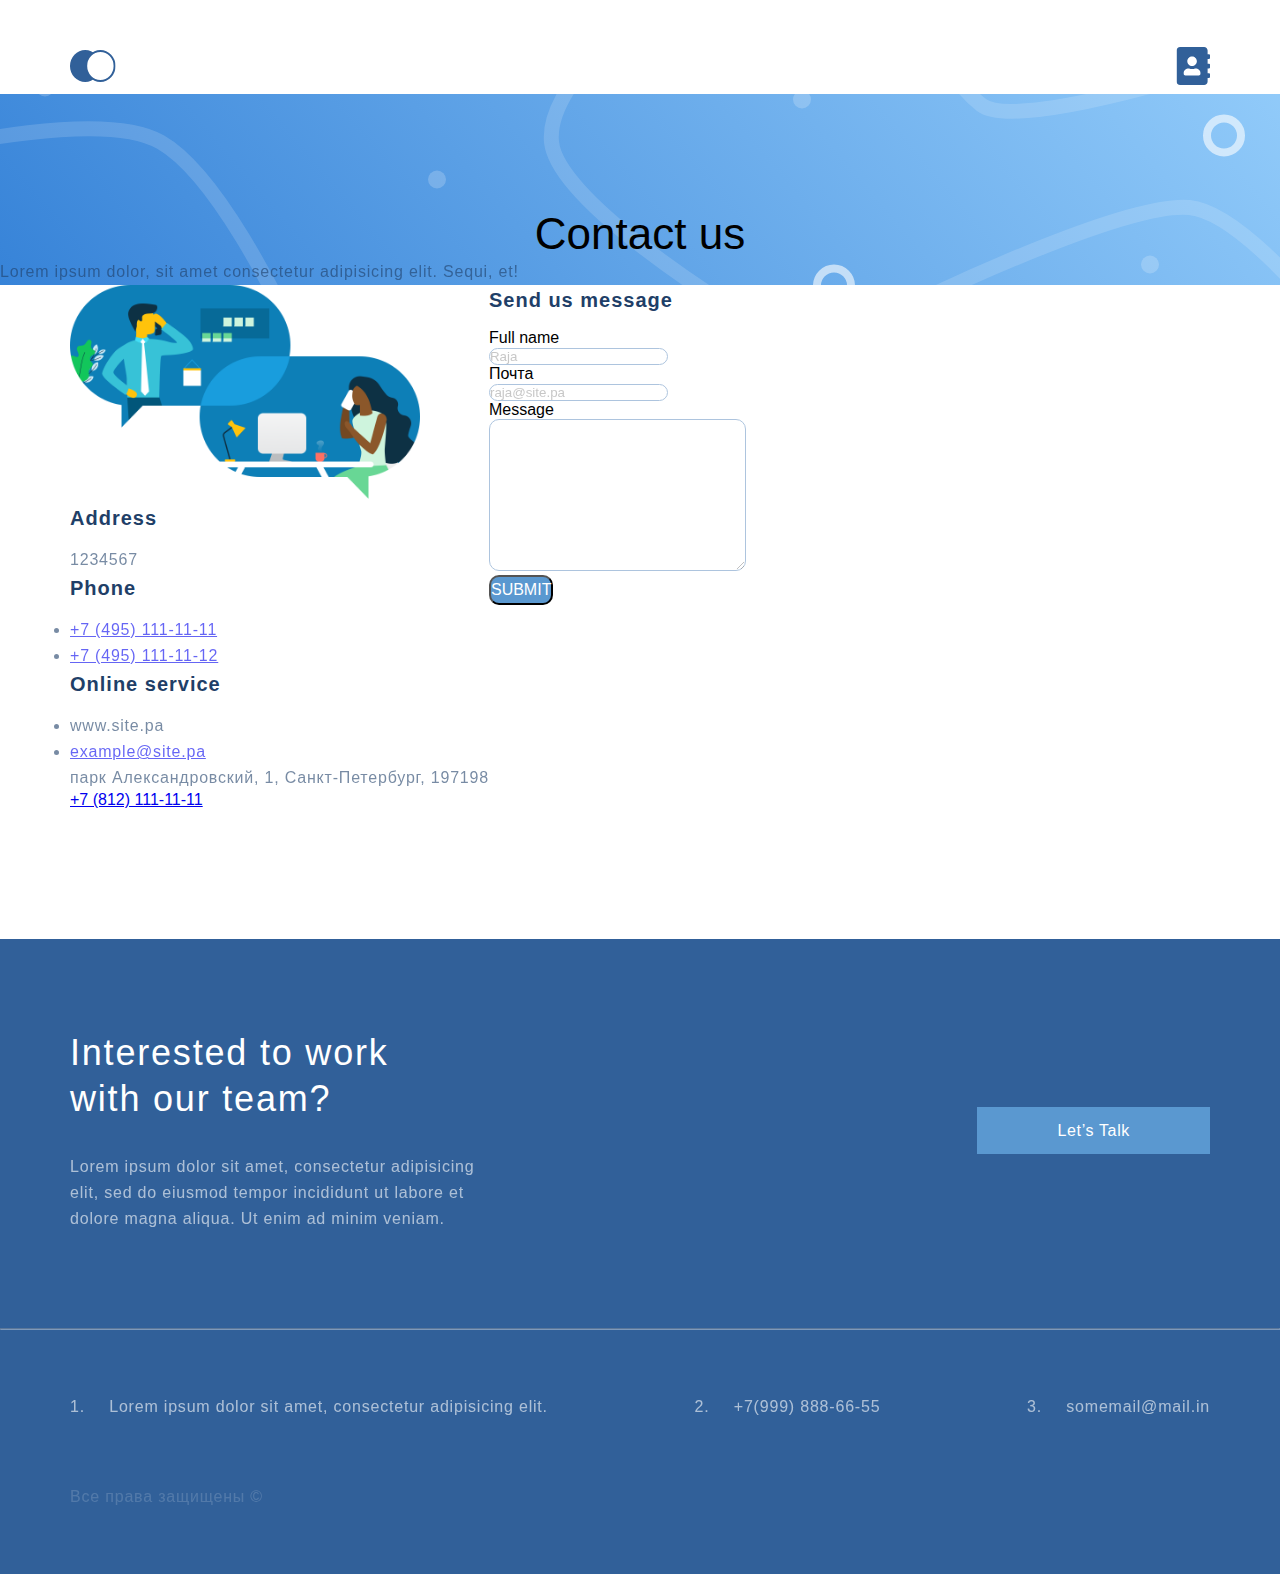
==== contacts.html @ 6736219d "initial commit" ====
<!DOCTYPE html>
<html lang="en">
    <head>
        <meta charset="UTF-8">
        <meta http-equiv="X-UA-Compatible" content="IE=edge">
        <meta name="viewport" content="width=device-width, initial-scale=1.0">
        <title>Document</title>
        <link rel="stylesheet" href="style.css">
    </head>
    <body>
        <div class="container">
            <ul class="header">
                <li><a href="index.html"><img src="images/logo.svg" alt="Main"></a></li>
                <li><a href="contacts.html"><img src="images/Contacts.svg"
                            alt="Contacts"></a></li>
            </ul>
        </div>
        <div class="contact_header">
            <!-- <div class="container"> -->
            <h2 class="cont_h2">Contact us</h2>
            <p class="text">Lorem ipsum dolor, sit amet consectetur
                adipisicing
                elit. Sequi, et!</p>
            <!-- </div> -->
        </div>

        <form action="#">
            <div class="contacts_forms container">
                <div class="contacts-info">
                    <img src=".\\images\Support.png" alt="Картинка"
                        width="350">
                    <h4 class="heading_mini">Address</h4>
                    <p class="text">1234567</p>
                    <h4 class="heading_mini">Phone</h3>
                    <ul class="text">
                        <li><a href="tel:+74951111111">+7 (495) 111-11-11</a></li>
                        <li><a href="tel:+74951111112">+7 (495) 111-11-12</a></li>
                    </ul>
                    <h4 class="heading_mini">Online service</h4>
                    <ul class="text">
                        <li>www.site.pa</li>
                        <li><a href="mailto:example@site.pa">example@site.pa</a></li>
                    </ul>
                    <p class="text">парк Александровский, 1, Санкт-Петербург,
                        197198</p>
                    <a href="tel:+78121111111">+7 (812) 111-11-11</a><br>
                </div>
                <div class="form">
                    <h4 class="heading_mini">Send us message</h4>
                    Full name <br><input type="text" name=""
                        placeholder="Raja"
                        id=""><br>
                    Почта <br><input type="email" name=""
                        placeholder="raja@site.pa"
                        id=""><br>
                    Message <br><textarea name="" id="" cols="30" rows="10"></textarea>
                    <br>
                    <button class="button_submit" type="submit">Submit</button>
                </div>
            </div>
        </form>
        <br>
        <div class="container">
            <script type="text/javascript" charset="utf-8" async
                src="https://api-maps.yandex.ru/services/constructor/1.0/js/?um=constructor%3Ad40ddeae2dc108de595541fd35090af7cb4528d42aacbbb18b913f9e520ed73e&amp;width=100%25&amp;height=400&amp;lang=ru_RU&amp;scroll=true"></script>
        </div>
        <div class="footer">
            <div class="container">
                <div class="footer_top">
                    <div class="footer_item">
                        <h3 class="footer_heading">Interested to work with our
                            team?</h3>
                        <p class="text footer_text">Lorem ipsum dolor sit amet,
                            consectetur adipisicing elit, sed do eiusmod tempor
                            incididunt ut labore et dolore magna aliqua. Ut enim
                            ad
                            minim veniam.</p>
                    </div>
                    <div class="footer_item">
                        <a href="" class="footer_button">Let’s Talk</a>
                    </div>
                </div>
            </div>
            <hr>
            <div class="container">
                <div class="footer_bottom">
                    <ul class="text footer_info footer_list">
                        <li class="footer_list_item_1">Lorem ipsum dolor sit
                            amet, consectetur adipisicing
                            elit.</li>
                        <li class="footer_list_item_2">+7(999) 888-66-55</li>
                        <li class="footer_list_item_3">somemail@mail.in</li>
                    </ul>
                    <div class="footer_copy">
                        <p class="text footer_copy">Все права защищены &copy;</p>
                    </div>
                </div>
            </div>

        </div>
    </body>
</html>
---- style.css ----
* {
  margin: 0;
  padding: 0;
}

body {
  font-family: sans-serif;
}

.wrapper {
  display: flex;
  flex-direction: column;
  min-height: 100vh;
}

.content {
  flex-grow: 1;
}

.container {
  max-width: 1140px;
  margin: 0 auto;
}

.top {
  min-height: 768px;
  background: linear-gradient(0deg, #EBF3FB 8.84%, rgba(152, 195, 232, 0) 31.12%);
}

.top_content_box {
  display: flex;
  flex-direction: column;
  height: 100%;
}

.header {
  list-style: none;
  display: flex;
  font-family: sans-serif;
  align-items: center;
  justify-content: space-between;
  padding-top: 42px;
}

.contact_header {
  padding-top: 115px;
  background-image: url(images/contacts_header.svg);
  background-repeat: no-repeat;
  background-position: center;
}

.top_info {
  padding-top: 115px;
  flex-grow: 1;
  background-image: url(images/top_info_background_picture.svg);
  background-repeat: no-repeat;
  background-position: right center;
  background-size: 44%;
}

.top_heading {
  font-size: 64px;
  color: #1F3F68;
  width: 510px;
  /* font-family: 'Roboto'; */
  font-style: normal;
  font-weight: 300;
  line-height: 74px;
  letter-spacing: 0.04em;
  margin-bottom: 32px;
}

.top_button {
  font-weight: 400;
  font-size: 16px;
  line-height: 26px;
  text-align: center;
  letter-spacing: 0.04em;
  color: #FFFFFF;
  background: #5A98D0;
  box-shadow: 5px 10px 20px rgba(53, 110, 173, 0.2);
  border-radius: 10px;
  padding: 15px 50px;
  text-decoration: none;
  display: inline-block;
  margin-top: 71px;
}

.text-heading {
  width: 425px;
  font-size: 16px;
  line-height: 26px;
  color: #1F3F68;
}

.what_we_do {
  padding-top: 64px;
}

.heading {
  font-size: 36px;
  text-align: center;
  font-style: normal;
  font-weight: 300;
  line-height: 46px;
  letter-spacing: 0.05em;
  color: #000000;
}

.cards {
  display: flex;
  justify-content: space-between;
  padding-top: 64px;
  padding-bottom: 64px;
}

.card {
  font-size: 36px;
  width: 359px;
  padding: 44px 32px;
  box-sizing: border-box;
  background: #FFFFFF;
  box-shadow: 5px 20px 50px rgba(16, 112, 177, 0.2);
  border-radius: 10px;
  display: flex;
  flex-direction: column;
}

.heading_mini {
  font-size: 20px;
  line-height: 30px;
  color: #1F3F68;
  letter-spacing: 0.05em;
  margin-bottom: 14px;
}

.card_link {
  font-size: 14px;
  line-height: 30px;
  letter-spacing: 0.05em;
  color: #5A98D0;
  text-decoration: none;
}

.card_img {
  align-self: center;
  margin-bottom: 51px;
}

.text {
  font-size: 16px;
  line-height: 26px;
  color: #1F3F68;
  letter-spacing: 0.05em;
  opacity: 0.6;
}

.text_project {
  width: 75%;
  margin: 0 auto;
  opacity: 1;
  text-align: center;
  margin: 32px auto 64px;
}

.project_img {
  width: 100%;
}

.project_item {
  position: relative;
  display: flex;
  flex-grow: 1;
}

.project_item_margin {
  margin-right: 32px;
}

.project_text {
  font-size: 32px;
  line-height: 46px;
  text-align: right;
  letter-spacing: 0.05em;
  color: #FFFFFF;
  position: absolute;
  top: 64px;
  right: 64px;
}

.project_parent {
  display: flex;
  justify-content: space-between;
  margin-top: 32px;
}

.project_text_item {
  font-size: 32px;
  line-height: 46px;
  text-align: right;
  letter-spacing: 0.05em;
  color: #FFFFFF;
  position: absolute;
  top: 32px;
  left: 32px;
}

.footer {
  background: #316099;
  margin-top: 112px;
  padding-top: 91px;
  padding-bottom: 64px;
}

.footer_text {
  font-size: 16px;
  line-height: 26px;
  letter-spacing: 0.05em;
  color: #FFFFFF;
  opacity: 0.6;
  width: 425px;
}

.footer_info {
  display: flex;
  align-items: center;
  justify-content: space-between;
  margin-top: 64px;
  font-size: 16px;
  line-height: 26px;
  letter-spacing: 0.05em;
  color: #FFFFFF;
}

.footer_heading {
  width: 343px;
  font-size: 36px;
  font-weight: 400;
  line-height: 46px;
  letter-spacing: 0.05em;
  color: #FFFFFF;
  margin-bottom: 32px;
  text-align: left;
}

.footer_top {
  padding-bottom: 96px;
  display: flex;
  justify-content: space-between;
  align-items: center;
}

.footer_button {
  font-size: 16px;
  line-height: 26px;
  text-align: center;
  letter-spacing: 0.04em;
  color: #FFFFFF;
  background: #5A98D0;
  padding: 15px 80px;
  text-decoration: none;
}

hr {
  opacity: 0.4;
}

.footer_list {
  list-style-type: none;
}

.footer_list_item_1::before {
  content: "1. ";
  margin-right: 19px;
}

.footer_list_item_2::before {
  content: "2. ";
  margin-right: 19px;
}

.footer_list_item_3::before {
  content: "3. ";
  margin-right: 19px;
}

.footer_copy {
  font-weight: 400;
  font-size: 16px;
  line-height: 26px;
  letter-spacing: 0.05em;
  color: #FFFFFF;
  opacity: 0.4;
  margin-top: 64px;
}

.cont_h2 {
  font-weight: 500;
  font-size: 44px;
  text-align: center;
}

input,
textarea {
  border: 1px solid #356EAD;
  box-sizing: border-box;
  border-radius: 10px;
  opacity: 0.4;
}

.button_submit {
  background: #5A98D0;
  /* box-shadow: 5px 20px 50px rgba(16, 112, 177, 0.2); */
  border-radius: 10px;
  font-weight: 500;
  font-size: 16px;
  line-height: 26px;
  text-align: center;
  color: #FFFFFF;
  text-transform: uppercase;
}

.contacts_forms {
  display: flex;
  margin: auto;
}

.footer_container {
  max-width: 1140px;
  margin: 0 auto;
}

@media (max-width: 1024px) {
  .container {
    padding-left: 32px;
    padding-right: 32px;
  }
  .top_info {
    background-position: right 280px;
  }
  .cards {
    flex-direction: column;
    align-items: center;
  }
  .card {
    margin-bottom: 32px;
  }
  .footer_info {
    flex-direction: column;
    margin-top: 64px;
    font-size: 16px;
    line-height: 26px;
    letter-spacing: 0.05em;
    color: #FFFFFF;
  }
  .footer_container {
    margin-left: 124px;
    margin-right: 124px;
  }
  .list_item {
    margin-bottom: 25px;
  }
  .footer_list_item_1::before {
    content: "1. ";
    margin-right: 36px;
  }
  .footer_list_item_2::before {
    content: "2. ";
    margin-right: 36px;
  }
  .footer_list_item_3::before {
    content: "3. ";
    margin-right: 36px;
  }
  .footer_button {
    padding: 10px 30px;
  }
  .footer_list {
    align-items: flex-start;
  }
  .footer_text {
    width: 336px;
  }
}
@media (max-width: 667px) {
  .header {
    padding-top: 24px;
  }
  .top {
    min-height: 376px;
    padding-bottom: 41px;
    box-sizing: border-box;
  }
  .top_info {
    padding-top: 36px;
    display: flex;
    flex-direction: column;
    align-items: center;
    background-image: none;
  }
  .top_heading {
    width: 100%;
    font-size: 32px;
    line-height: 38px;
    text-align: center;
    letter-spacing: 0.04em;
    margin-bottom: 12px;
  }
  .text-heading {
    width: 100%;
    text-align: center;
  }
  .top_button {
    font-size: 12px;
    line-height: 26px;
    padding: 0px 8px;
  }
  .heading {
    font-size: 24px;
    line-height: 28px;
  }
  .what_we_do {
    padding-top: 48px;
  }
  .cards {
    flex-direction: column;
    align-items: center;
    padding-top: 32px;
  }
  .card {
    width: 100%;
    margin-bottom: 32px;
  }
  .text_project {
    width: 100%;
  }
  .project_text {
    font-size: 16px;
    line-height: 19px;
    top: 16px;
    right: 16px;
  }
  .project_text_item {
    font-size: 16px;
    line-height: 19px;
    left: 16px;
  }
  .project_parent {
    flex-direction: column;
    margin-top: 16px;
  }
  .project_item_margin {
    margin: 0;
    margin-bottom: 16px;
  }
  .footer {
    width: 100vw;
  }
  .footer_info {
    flex-direction: column;
    margin-top: 32px;
    line-height: 19px;
    letter-spacing: 0.05em;
    color: #FFFFFF;
  }
  .footer_copy {
    text-align: center;
    margin-top: 37px;
  }
  .footer_heading {
    width: 75%;
    font-size: 24px;
    line-height: 28px;
    text-align: center;
  }
  .footer_item {
    display: flex;
    flex-direction: column;
    align-items: center;
  }
  .footer_text {
    width: 75%;
    margin-bottom: 40px;
    text-align: center;
  }
  .footer_top {
    width: 100%;
    padding-bottom: 96px;
    display: flex;
    flex-direction: column;
    align-items: center;
  }
  .footer_button {
    padding: 10px 30px;
  }
  .footer_container {
    margin-left: 16px;
    margin-right: 16px;
  }
}/*# sourceMappingURL=style.css.map */
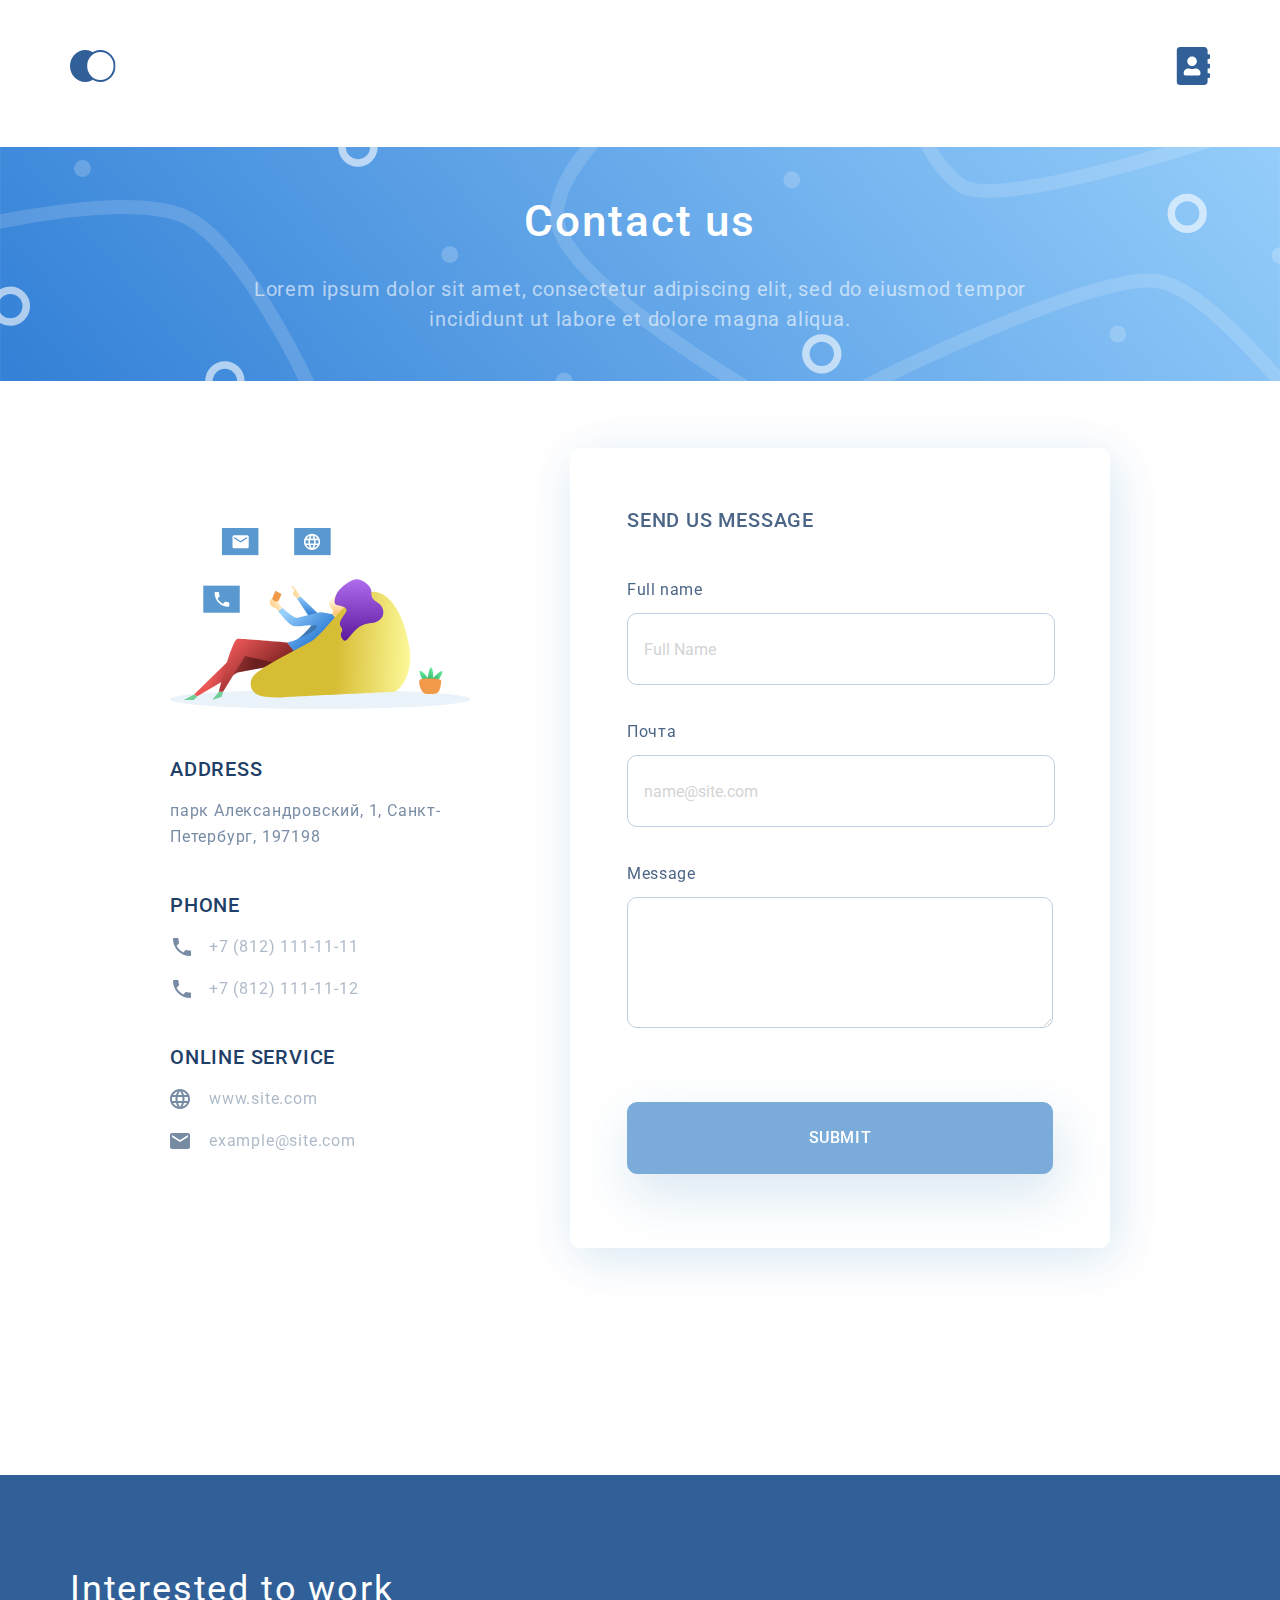
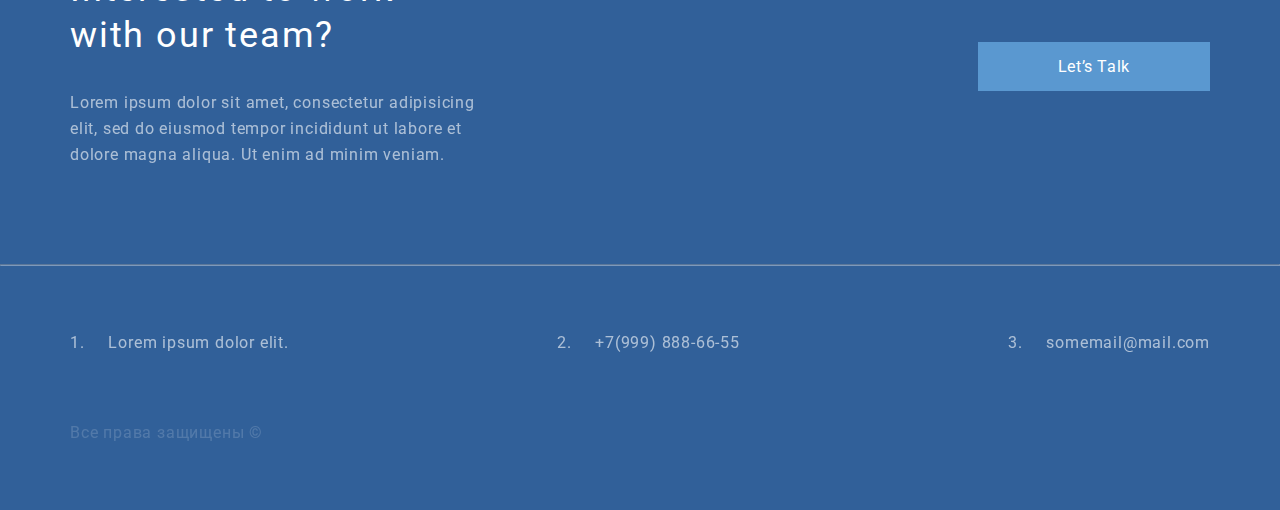
==== commit a15e589a: "final" ====
--- a/contacts.html
+++ b/contacts.html
@@ -6,6 +6,11 @@
         <meta name="viewport" content="width=device-width, initial-scale=1.0">
         <title>Document</title>
         <link rel="stylesheet" href="style.css">
+        <link rel="preconnect" href="https://fonts.googleapis.com">
+        <link rel="preconnect" href="https://fonts.gstatic.com" crossorigin>
+        <link
+            href="https://fonts.googleapis.com/css2?family=Lato&family=Roboto&display=swap"
+            rel="stylesheet">
     </head>
     <body>
         <div class="container">
@@ -16,53 +21,54 @@
             </ul>
         </div>
         <div class="contact_header">
-            <!-- <div class="container"> -->
-            <h2 class="cont_h2">Contact us</h2>
-            <p class="text">Lorem ipsum dolor, sit amet consectetur
-                adipisicing
-                elit. Sequi, et!</p>
-            <!-- </div> -->
+            <div class="container">
+                <h2 class="cont_h2">Contact us</h2>
+                <p>Lorem ipsum dolor sit amet, consectetur adipiscing elit, sed
+                    do
+                    eiusmod tempor incididunt ut labore et dolore magna aliqua.
+                </p>
+            </div>
         </div>
 
         <form action="#">
             <div class="contacts_forms container">
                 <div class="contacts-info">
-                    <img src=".\\images\Support.png" alt="Картинка"
-                        width="350">
-                    <h4 class="heading_mini">Address</h4>
-                    <p class="text">1234567</p>
-                    <h4 class="heading_mini">Phone</h3>
-                    <ul class="text">
-                        <li><a href="tel:+74951111111">+7 (495) 111-11-11</a></li>
-                        <li><a href="tel:+74951111112">+7 (495) 111-11-12</a></li>
-                    </ul>
-                    <h4 class="heading_mini">Online service</h4>
-                    <ul class="text">
-                        <li>www.site.pa</li>
-                        <li><a href="mailto:example@site.pa">example@site.pa</a></li>
-                    </ul>
+                    <img src="images/Support.svg" alt="Картинка">
+                    <h4 class="heading_mini">ADDRESS</h4>
                     <p class="text">парк Александровский, 1, Санкт-Петербург,
                         197198</p>
-                    <a href="tel:+78121111111">+7 (812) 111-11-11</a><br>
+                    <h4 class="heading_mini">PHONE</h3>
+                    <ul class="phones text no_line">
+                        <li><a class="text no_line" href="tel:+78121111111">+7
+                                (812) 111-11-11</a></li>
+                        <li><a class="text no_line" href="tel:+78121111112">+7
+                                (812) 111-11-12</a></li>
+                    </ul>
+                    <h4 class="heading_mini">ONLINE SERVICE</h4>
+                    <ul class="online_cervice text no_line">
+                        <li><a class="text no_line" href="#"> www.site.com</a></li>
+                        <li><a class="text no_line"
+                                href="mailto:example@site.com">example@site.com</a></li>
+                    </ul>
+
                 </div>
                 <div class="form">
-                    <h4 class="heading_mini">Send us message</h4>
-                    Full name <br><input type="text" name=""
-                        placeholder="Raja"
-                        id=""><br>
-                    Почта <br><input type="email" name=""
-                        placeholder="raja@site.pa"
-                        id=""><br>
-                    Message <br><textarea name="" id="" cols="30" rows="10"></textarea>
-                    <br>
+                    <h4 class="heading_mini">SEND US MESSAGE</h4>
+                    Full name <input type="text" name=""
+                        placeholder="Full Name"
+                        id="">
+                    Почта <input type="Email" name=""
+                        placeholder="name@site.com"
+                        id="">
+                    Message <textarea name="" id="" cols="30" rows="7"></textarea>
                     <button class="button_submit" type="submit">Submit</button>
                 </div>
             </div>
         </form>
         <br>
-        <div class="container">
+        <div class="container contacts_map">
             <script type="text/javascript" charset="utf-8" async
-                src="https://api-maps.yandex.ru/services/constructor/1.0/js/?um=constructor%3Ad40ddeae2dc108de595541fd35090af7cb4528d42aacbbb18b913f9e520ed73e&amp;width=100%25&amp;height=400&amp;lang=ru_RU&amp;scroll=true"></script>
+                src="https://api-maps.yandex.ru/services/constructor/1.0/js/?um=constructor%3Ad40ddeae2dc108de595541fd35090af7cb4528d42aacbbb18b913f9e520ed73e&amp;width=940&amp;height=480&amp;lang=ru_RU&amp;scroll=true"></script>
         </div>
         <div class="footer">
             <div class="container">
@@ -85,11 +91,10 @@
             <div class="container">
                 <div class="footer_bottom">
                     <ul class="text footer_info footer_list">
-                        <li class="footer_list_item_1">Lorem ipsum dolor sit
-                            amet, consectetur adipisicing
+                        <li class="footer_list_item_1">Lorem ipsum dolor
                             elit.</li>
                         <li class="footer_list_item_2">+7(999) 888-66-55</li>
-                        <li class="footer_list_item_3">somemail@mail.in</li>
+                        <li class="footer_list_item_3">somemail@mail.com</li>
                     </ul>
                     <div class="footer_copy">
                         <p class="text footer_copy">Все права защищены &copy;</p>
--- a/style.css
+++ b/style.css
@@ -1,10 +1,11 @@
+@import url(normalize.css);
 * {
   margin: 0;
   padding: 0;
 }
 
 body {
-  font-family: sans-serif;
+  font-family: "Roboto";
 }
 
 .wrapper {
@@ -36,38 +37,74 @@
 .header {
   list-style: none;
   display: flex;
-  font-family: sans-serif;
+  font-family: "Roboto";
   align-items: center;
   justify-content: space-between;
   padding-top: 42px;
 }
 
 .contact_header {
-  padding-top: 115px;
   background-image: url(images/contacts_header.svg);
+  background-size: 100% auto;
+  max-width: 100%;
   background-repeat: no-repeat;
   background-position: center;
+  margin-top: 50px;
+  padding-top: 40px;
+  display: flex;
+  flex-direction: column;
+  align-items: center;
+}
+
+.cont_h2 {
+  display: block;
+  text-align: center;
+  font-family: "Roboto";
+  font-style: normal;
+  font-weight: 500;
+  font-size: 44px;
+  line-height: 74px;
+  text-align: center;
+  letter-spacing: 0.04em;
+  color: #FFFFFF;
+}
+
+.contact_header p {
+  display: block;
+  font-family: "Roboto";
+  font-style: normal;
+  font-weight: 400;
+  font-size: 20px;
+  line-height: 30px;
+  text-align: center;
+  letter-spacing: 0.04em;
+  color: rgba(255, 255, 255, 0.6);
+  margin-top: 16px;
+  margin-bottom: 50px;
+  max-width: 780px;
 }
 
 .top_info {
-  padding-top: 115px;
+  padding-top: 80px;
   flex-grow: 1;
   background-image: url(images/top_info_background_picture.svg);
   background-repeat: no-repeat;
-  background-position: right center;
-  background-size: 44%;
+  background-position: right, center;
+  background-size: 48%;
+  padding-bottom: 93px;
 }
 
 .top_heading {
-  font-size: 64px;
-  color: #1F3F68;
-  width: 510px;
-  /* font-family: 'Roboto'; */
+  width: 540px;
+  font-family: "Roboto";
   font-style: normal;
   font-weight: 300;
+  font-size: 64px;
   line-height: 74px;
   letter-spacing: 0.04em;
+  color: #1F3F68;
   margin-bottom: 32px;
+  margin-top: 0px;
 }
 
 .top_button {
@@ -84,6 +121,7 @@
   text-decoration: none;
   display: inline-block;
   margin-top: 71px;
+  margin-bottom: 10px;
 }
 
 .text-heading {
@@ -127,10 +165,13 @@
 }
 
 .heading_mini {
+  font-family: "Roboto";
+  font-style: normal;
+  font-weight: 500;
   font-size: 20px;
   line-height: 30px;
+  letter-spacing: 0.04em;
   color: #1F3F68;
-  letter-spacing: 0.05em;
   margin-bottom: 14px;
 }
 
@@ -148,6 +189,7 @@
 }
 
 .text {
+  font-family: "Roboto";
   font-size: 16px;
   line-height: 26px;
   color: #1F3F68;
@@ -294,12 +336,6 @@
   margin-top: 64px;
 }
 
-.cont_h2 {
-  font-weight: 500;
-  font-size: 44px;
-  text-align: center;
-}
-
 input,
 textarea {
   border: 1px solid #356EAD;
@@ -309,25 +345,121 @@
 }
 
 .button_submit {
+  width: 100%;
+  height: 72px;
+  padding: auto;
   background: #5A98D0;
-  /* box-shadow: 5px 20px 50px rgba(16, 112, 177, 0.2); */
+  box-shadow: 5px 20px 50px rgba(16, 112, 177, 0.2);
+  border: 1px solid #5A98D0;
   border-radius: 10px;
+  font-family: "Roboto";
+  font-style: normal;
   font-weight: 500;
   font-size: 16px;
   line-height: 26px;
   text-align: center;
+  letter-spacing: 0.04em;
   color: #FFFFFF;
   text-transform: uppercase;
+  margin-top: 42px;
 }
 
 .contacts_forms {
   display: flex;
   margin: auto;
+  margin-top: 64px;
+  margin-bottom: 96px;
+  max-width: 940px;
+  justify-content: space-between;
+}
+
+.contacts-info {
+  margin-top: 80px;
+  max-width: 300px;
+}
+
+.contacts-info ul {
+  list-style-type: none;
+  text-decoration: none;
+}
+
+.no_line {
+  text-decoration: none;
+}
+
+.contacts-info h4 {
+  margin-top: 40px;
+}
+
+.phones li {
+  background: url(images/phone_small.svg) no-repeat left center;
+  margin-bottom: 16px;
+}
+
+.phones li a {
+  padding-left: 39px;
+}
+
+.online_cervice li:first-child {
+  background: url(images/online_www.svg) no-repeat left center;
+  margin-bottom: 16px;
+}
+
+.online_cervice li:last-child {
+  background: url(images/online_mail.svg) no-repeat left center;
+}
+
+.online_cervice li a {
+  padding-left: 39px;
+}
+
+.contacts_map {
+  display: flex;
+  align-items: center;
+  justify-content: center;
 }
 
 .footer_container {
   max-width: 1140px;
   margin: 0 auto;
+}
+
+.form {
+  display: flex;
+  flex-direction: column;
+  height: 800px;
+  width: 540px;
+  box-sizing: border-box;
+  background-color: #FFFFFF;
+  border: 1px solid #FFFFFF;
+  border-radius: 10px;
+  box-shadow: 5px 10px 50px rgba(16, 112, 177, 0.2);
+  padding: 56px;
+  font-family: "Roboto";
+  font-style: normal;
+  font-weight: 400;
+  font-size: 16px;
+  line-height: 30px;
+  letter-spacing: 0.04em;
+  color: #1F3F68;
+  opacity: 0.8;
+}
+
+.form h4 {
+  margin-bottom: 40px;
+}
+
+.form input {
+  margin-top: 8px;
+  margin-bottom: 32px;
+  width: 428px;
+  height: 72px;
+  padding-left: 16px;
+}
+
+.form textarea {
+  margin-top: 8px;
+  margin-bottom: 32px;
 }
 
 @media (max-width: 1024px) {
@@ -336,7 +468,7 @@
     padding-right: 32px;
   }
   .top_info {
-    background-position: right 280px;
+    background-position: right 220px;
   }
   .cards {
     flex-direction: column;
@@ -344,6 +476,23 @@
   }
   .card {
     margin-bottom: 32px;
+  }
+  .contacts_forms {
+    display: flex;
+    margin: auto;
+    margin-top: 64px;
+    margin-bottom: 96px;
+    max-width: 940px;
+    flex-direction: column;
+    justify-content: center;
+    align-items: center;
+  }
+  .form {
+    margin-top: 64px;
+    width: auto;
+  }
+  .contact_header {
+    background-size: auto auto;
   }
   .footer_info {
     flex-direction: column;
@@ -414,6 +563,7 @@
     font-size: 12px;
     line-height: 26px;
     padding: 0px 8px;
+    margin-bottom: 40px;
   }
   .heading {
     font-size: 24px;
@@ -455,6 +605,8 @@
   }
   .footer {
     width: 100vw;
+    padding-top: 18px;
+    margin-top: 32px;
   }
   .footer_info {
     flex-direction: column;
@@ -472,6 +624,7 @@
     font-size: 24px;
     line-height: 28px;
     text-align: center;
+    margin-bottom: 32px;
   }
   .footer_item {
     display: flex;
@@ -479,13 +632,20 @@
     align-items: center;
   }
   .footer_text {
-    width: 75%;
-    margin-bottom: 40px;
+    width: 95%;
+    margin-bottom: 33px;
+    font-family: "Roboto";
+    font-style: normal;
+    font-weight: 400;
+    font-size: 16px;
+    line-height: 26px;
     text-align: center;
+    letter-spacing: 0.05em;
+    color: #FFFFFF;
+    opacity: 0.6;
   }
   .footer_top {
-    width: 100%;
-    padding-bottom: 96px;
+    padding-bottom: 47px;
     display: flex;
     flex-direction: column;
     align-items: center;
@@ -497,4 +657,59 @@
     margin-left: 16px;
     margin-right: 16px;
   }
+  .footer_list {
+    list-style-position: inside;
+  }
+  .form {
+    height: 514px;
+    width: 342px;
+    padding: 35px;
+  }
+  .form h4 {
+    margin-bottom: 40px;
+  }
+  .form input {
+    margin-top: 2px;
+    margin-bottom: 12px;
+    max-width: 270px;
+    height: 90px;
+    padding-left: 22px;
+  }
+  .form textarea {
+    margin-top: 2px;
+  }
+  .button_submit {
+    margin-top: 16px;
+  }
+  .contact_header {
+    margin-top: 18px;
+    padding-top: 32px;
+    display: flex;
+    flex-direction: column;
+    align-items: center;
+  }
+  .contact_header h2 {
+    font-weight: 500;
+    font-size: 24px;
+    line-height: 28px;
+    letter-spacing: 0.04em;
+  }
+  .contact_header p {
+    font-weight: 400;
+    font-size: 16px;
+    line-height: 30px;
+  }
+  .contacts_forms {
+    margin-top: 0;
+    margin-bottom: 32px;
+  }
+  .contacts_map iframe {
+    max-height: 350px;
+  }
+  .contacts-info {
+    max-width: 100%;
+  }
+  .contacts-info img {
+    width: 100%;
+  }
 }/*# sourceMappingURL=style.css.map */